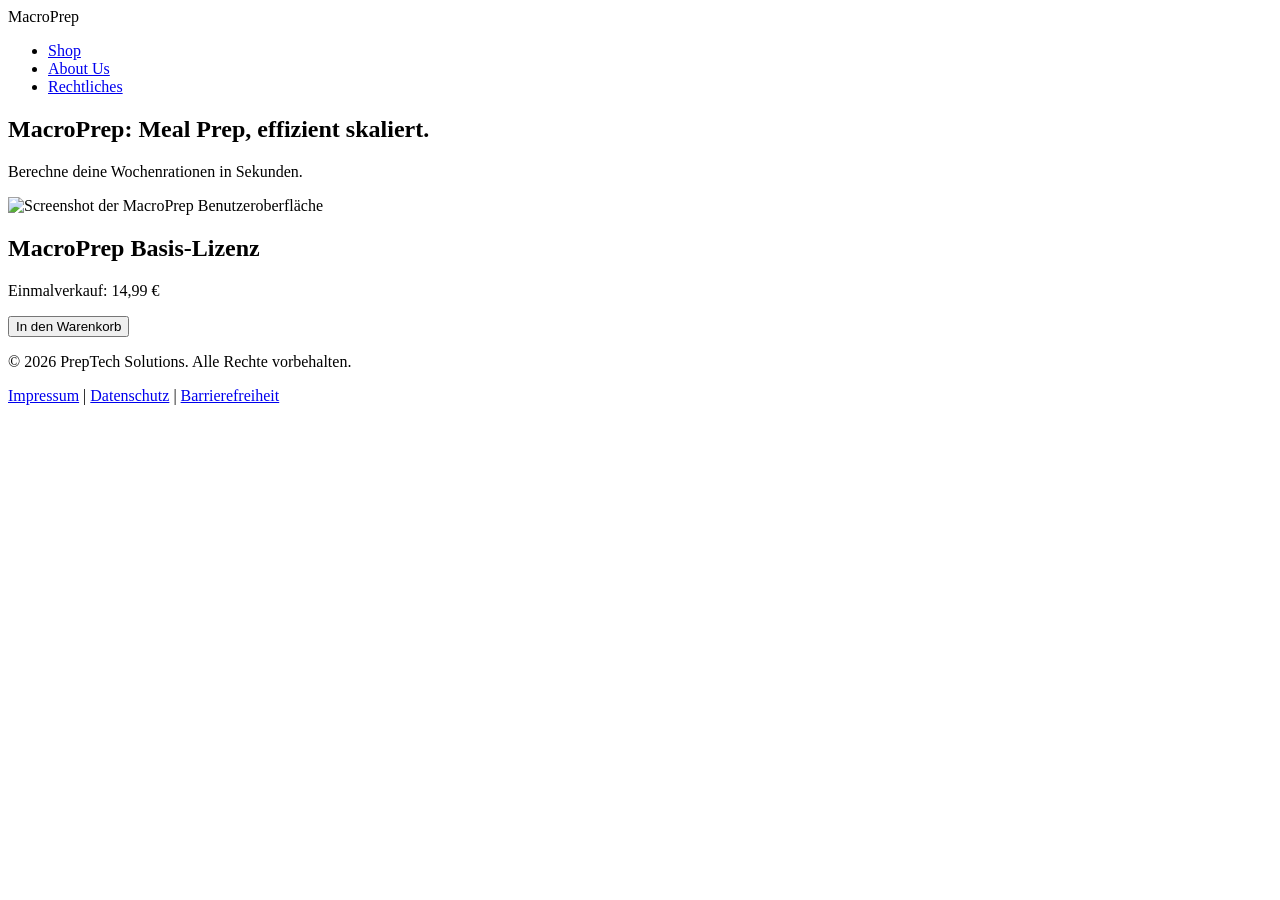
==== index.html @ 135520af "fixed index.html" ====
<!DOCTYPE html>
<html lang="de">
<head>
    <meta charset="UTF-8">
    <meta name="viewport" content="width=device-width, initial-scale=1.0">
    <title>MacroPrep - Meal Prep Software</title>
    <link rel="stylesheet" href="style.css">
</head>
<body>
    <header>
        <div class="logo">MacroPrep</div>
        <nav>
            <ul>
                <li><a href="index.html">Shop</a></li>
                <li><a href="about.html">About Us</a></li>
                <li><a href="legal.html">Rechtliches</a></li>
            </ul>
        </nav>
    </header>

    <main>
        <section class="hero">
            <h1>MacroPrep: Meal Prep, effizient skaliert.</h1>
            <p>Berechne deine Wochenrationen in Sekunden.</p>
        </section>

        <section class="product-mock">
            <img src="assets/mockup.jpg" alt="Screenshot der MacroPrep Benutzeroberfläche" class="product-img">
            
            <div class="buy-section">
                <h2>MacroPrep Basis-Lizenz</h2>
                <p>Einmalverkauf: 14,99 €</p>
                <button onclick="alert('Mock: Artikel zum Warenkorb hinzugefügt')">In den Warenkorb</button>
            </div>
        </section>
    </main>

    <footer>
        <p>&copy; 2026 PrepTech Solutions. Alle Rechte vorbehalten.</p>
        <nav>
            <a href="legal.html#impressum">Impressum</a> | 
            <a href="legal.html#datenschutz">Datenschutz</a> | 
            <a href="legal.html#barrierefreiheit">Barrierefreiheit</a>
        </nav>
    </footer>
</body>
</html>
---- style.css ----
{\rtf1\ansi\ansicpg1252\cocoartf2869
\cocoatextscaling0\cocoaplatform0{\fonttbl\f0\fswiss\fcharset0 Helvetica;}
{\colortbl;\red255\green255\blue255;}
{\*\expandedcolortbl;;}
\paperw11900\paperh16840\margl1440\margr1440\vieww30040\viewh16900\viewkind0
\pard\tx720\tx1440\tx2160\tx2880\tx3600\tx4320\tx5040\tx5760\tx6480\tx7200\tx7920\tx8640\pardirnatural\partightenfactor0

\f0\fs24 \cf0 body \{\
    font-family: Arial, sans-serif;\
    line-height: 1.6;\
    color: #1a1a1a; /* Guter Kontrast f\'fcr Barrierefreiheit */\
    background-color: #f9f9f9;\
    margin: 0;\
    padding: 0;\
\}\
\
header \{\
    background-color: #333;\
    color: #ffffff;\
    padding: 1rem 2rem;\
    display: flex;\
    justify-content: space-between;\
    align-items: center;\
\}\
\
nav ul \{\
    list-style-type: none;\
    padding: 0;\
    display: flex;\
    gap: 1.5rem;\
\}\
\
nav a \{\
    color: #ffffff;\
    text-decoration: none;\
    font-weight: bold;\
\}\
\
nav a:hover \{\
    text-decoration: underline;\
\}\
\
main \{\
    max-width: 800px;\
    margin: 2rem auto;\
    padding: 0 1rem;\
\}\
\
.hero \{\
    text-align: center;\
    margin-bottom: 3rem;\
\}\
\
.product-mock \{\
    background: #ffffff;\
    padding: 2rem;\
    border: 1px solid #ddd;\
    border-radius: 8px;\
    text-align: center;\
\}\
\
.product-img \{\
    max-width: 100%;\
    height: auto;\
    border: 1px solid #ccc;\
    margin-bottom: 1rem;\
\}\
\
button \{\
    background-color: #0056b3;\
    color: #ffffff;\
    border: none;\
    padding: 10px 20px;\
    font-size: 1rem;\
    cursor: pointer;\
    border-radius: 4px;\
\}\
\
button:hover \{\
    background-color: #004494;\
\}\
\
footer \{\
    text-align: center;\
    padding: 2rem;\
    margin-top: 3rem;\
    background-color: #eeeeee;\
\}\
\
footer nav a \{\
    color: #0056b3;\
    margin: 0 0.5rem;\
\}}
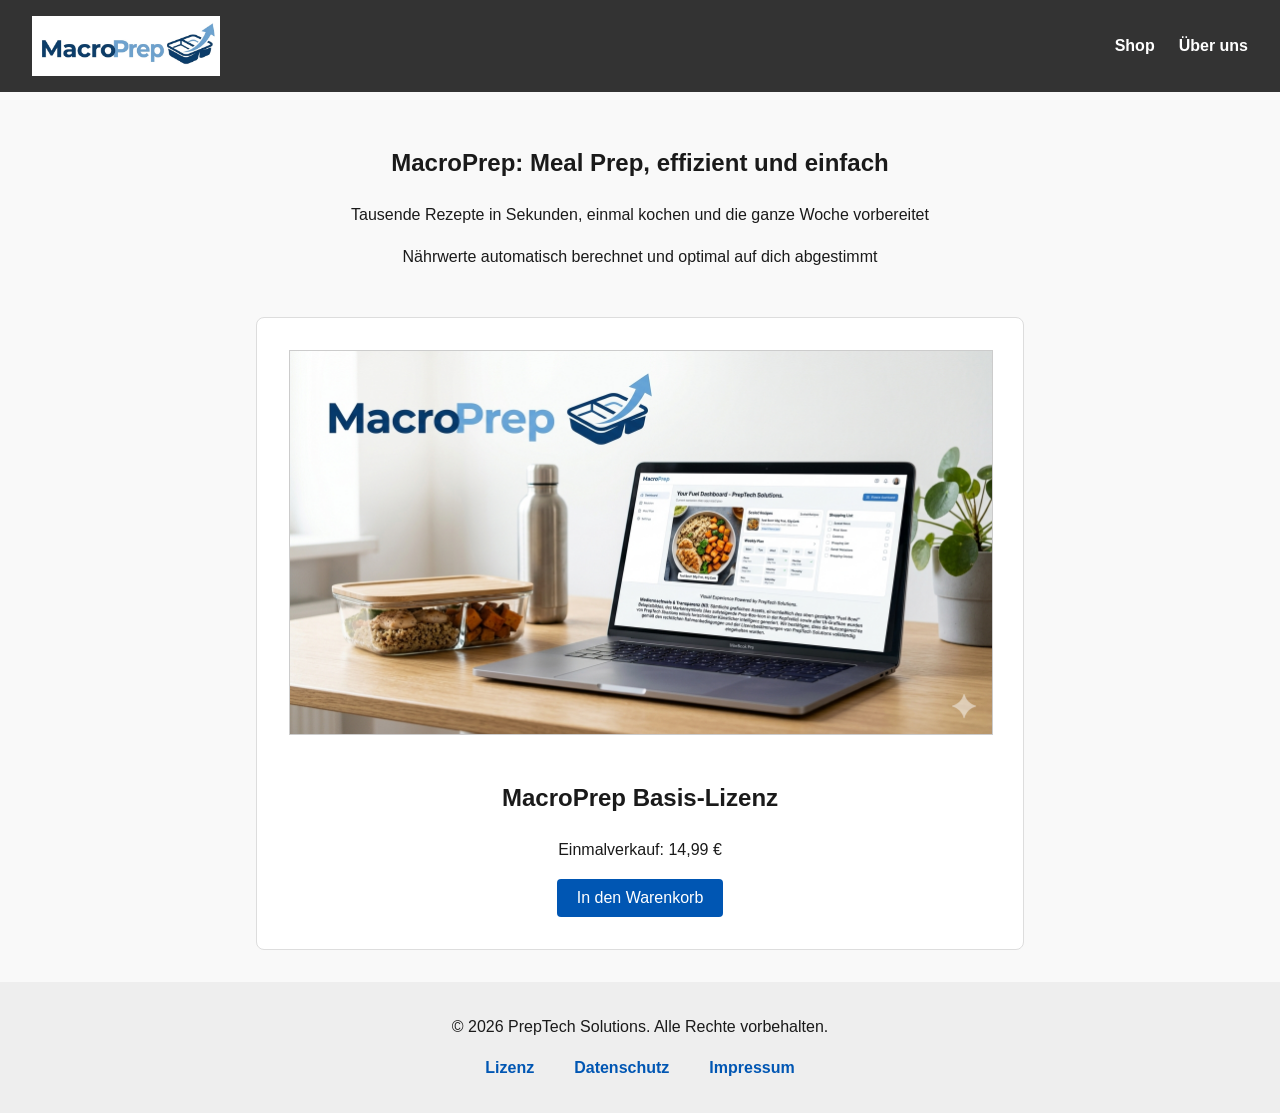
==== commit b17c072b: "added mockup and logo and updated lizenz and added about section" ====
--- a/index.html
+++ b/index.html
@@ -8,24 +8,26 @@
 </head>
 <body>
     <header>
-        <div class="logo">MacroPrep</div>
+        <a href="index.html">
+            <img class="logo" src="img/logo.png" alt="MacroPrep Logo">
+        </a>
         <nav>
             <ul>
                 <li><a href="index.html">Shop</a></li>
-                <li><a href="about.html">About Us</a></li>
-                <li><a href="legal.html">Rechtliches</a></li>
+                <li><a href="about.html">Über uns</a></li>
             </ul>
         </nav>
     </header>
 
     <main>
         <section class="hero">
-            <h1>MacroPrep: Meal Prep, effizient skaliert.</h1>
-            <p>Berechne deine Wochenrationen in Sekunden.</p>
+            <h1>MacroPrep: Meal Prep, effizient und einfach</h1>
+            <p>Tausende Rezepte in Sekunden, einmal kochen und die ganze Woche vorbereitet</p>
+            <p>Nährwerte automatisch berechnet und optimal auf dich abgestimmt</p>
         </section>
 
         <section class="product-mock">
-            <img src="assets/mockup.jpg" alt="Screenshot der MacroPrep Benutzeroberfläche" class="product-img">
+            <img src="img/mockup.png" alt="Screenshot der MacroPrep Benutzeroberfläche" class="product-img">
             
             <div class="buy-section">
                 <h2>MacroPrep Basis-Lizenz</h2>
@@ -38,9 +40,11 @@
     <footer>
         <p>&copy; 2026 PrepTech Solutions. Alle Rechte vorbehalten.</p>
         <nav>
-            <a href="legal.html#impressum">Impressum</a> | 
-            <a href="legal.html#datenschutz">Datenschutz</a> | 
-            <a href="legal.html#barrierefreiheit">Barrierefreiheit</a>
+            <ul>
+                <li><a href="lizenz.html">Lizenz</a></li>
+                <li><a href="datenschutz.html">Datenschutz</a></li>
+                <li><a href="impressum.html">Impressum</a></li>
+            </ul>
         </nav>
     </footer>
 </body>
--- a/style.css
+++ b/style.css
@@ -1,93 +1,105 @@
-{\rtf1\ansi\ansicpg1252\cocoartf2869
-\cocoatextscaling0\cocoaplatform0{\fonttbl\f0\fswiss\fcharset0 Helvetica;}
-{\colortbl;\red255\green255\blue255;}
-{\*\expandedcolortbl;;}
-\paperw11900\paperh16840\margl1440\margr1440\vieww30040\viewh16900\viewkind0
-\pard\tx720\tx1440\tx2160\tx2880\tx3600\tx4320\tx5040\tx5760\tx6480\tx7200\tx7920\tx8640\pardirnatural\partightenfactor0
+body {
+    font-family: Arial, sans-serif;
+    line-height: 1.6;
+    color: #1a1a1a;
+    background-color: #f9f9f9;
+    margin: 0;
+    padding: 0;
+    display: flex;
+    flex-direction: column;
+    min-height: 100vh;
+}
 
-\f0\fs24 \cf0 body \{\
-    font-family: Arial, sans-serif;\
-    line-height: 1.6;\
-    color: #1a1a1a; /* Guter Kontrast f\'fcr Barrierefreiheit */\
-    background-color: #f9f9f9;\
-    margin: 0;\
-    padding: 0;\
-\}\
-\
-header \{\
-    background-color: #333;\
-    color: #ffffff;\
-    padding: 1rem 2rem;\
-    display: flex;\
-    justify-content: space-between;\
-    align-items: center;\
-\}\
-\
-nav ul \{\
-    list-style-type: none;\
-    padding: 0;\
-    display: flex;\
-    gap: 1.5rem;\
-\}\
-\
-nav a \{\
-    color: #ffffff;\
-    text-decoration: none;\
-    font-weight: bold;\
-\}\
-\
-nav a:hover \{\
-    text-decoration: underline;\
-\}\
-\
-main \{\
-    max-width: 800px;\
-    margin: 2rem auto;\
-    padding: 0 1rem;\
-\}\
-\
-.hero \{\
-    text-align: center;\
-    margin-bottom: 3rem;\
-\}\
-\
-.product-mock \{\
-    background: #ffffff;\
-    padding: 2rem;\
-    border: 1px solid #ddd;\
-    border-radius: 8px;\
-    text-align: center;\
-\}\
-\
-.product-img \{\
-    max-width: 100%;\
-    height: auto;\
-    border: 1px solid #ccc;\
-    margin-bottom: 1rem;\
-\}\
-\
-button \{\
-    background-color: #0056b3;\
-    color: #ffffff;\
-    border: none;\
-    padding: 10px 20px;\
-    font-size: 1rem;\
-    cursor: pointer;\
-    border-radius: 4px;\
-\}\
-\
-button:hover \{\
-    background-color: #004494;\
-\}\
-\
-footer \{\
-    text-align: center;\
-    padding: 2rem;\
-    margin-top: 3rem;\
-    background-color: #eeeeee;\
-\}\
-\
-footer nav a \{\
-    color: #0056b3;\
-    margin: 0 0.5rem;\
-\}}+header {
+    background-color: #333;
+    color: #ffffff;
+    padding: 1rem 2rem;
+    display: flex;
+    justify-content: space-between;
+    align-items: center;
+    position: sticky;
+    top: 0;
+    z-index: 100;
+}
+
+header .logo {
+    height: 60px;
+    width: auto;
+    display: block;
+}
+
+nav ul {
+    list-style-type: none;
+    padding: 0;
+    display: flex;
+    gap: 1.5rem;
+}
+
+nav a {
+    color: #ffffff;
+    text-decoration: none;
+    font-weight: bold;
+}
+
+nav a:hover {
+    text-decoration: underline;
+}
+
+main {
+    max-width: 800px;
+    margin: 2rem auto;
+    padding: 0 1rem;
+    width: 100%;
+    box-sizing: border-box;
+    flex: 1;
+}
+
+.hero {
+    text-align: center;
+    margin-bottom: 3rem;
+}
+
+.product-mock {
+    background: #ffffff;
+    padding: 2rem;
+    border: 1px solid #ddd;
+    border-radius: 8px;
+    text-align: center;
+}
+
+.product-img {
+    max-width: 100%;
+    height: auto;
+    border: 1px solid #ccc;
+    margin-bottom: 1rem;
+}
+
+button {
+    background-color: #0056b3;
+    color: #ffffff;
+    border: none;
+    padding: 10px 20px;
+    font-size: 1rem;
+    cursor: pointer;
+    border-radius: 4px;
+}
+
+button:hover {
+    background-color: #004494;
+}
+
+footer {
+    text-align: center;
+    padding: 1rem;
+    background-color: #eeeeee;
+    margin-top: auto
+}
+
+footer nav a {
+    color: #0056b3;
+    margin: 0 0.5rem;
+}
+
+footer nav ul {
+    justify-content: center;
+}
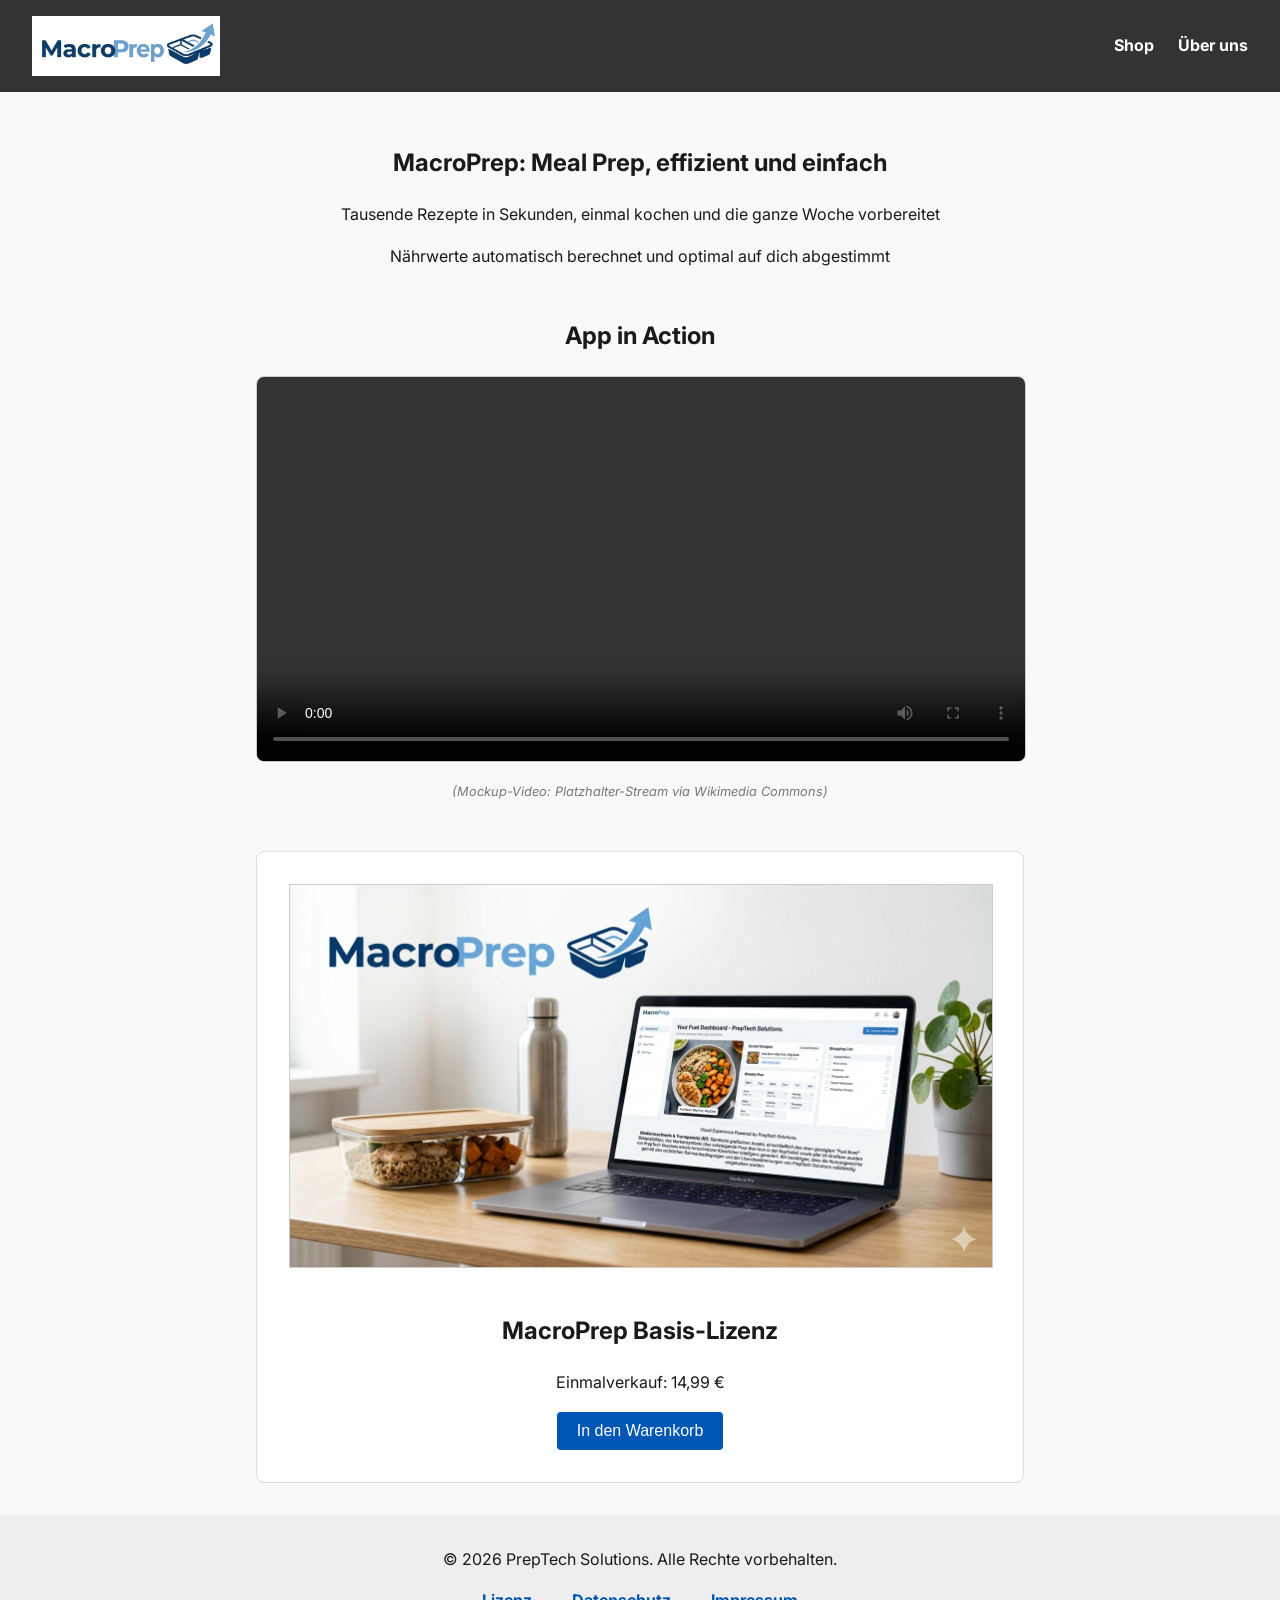
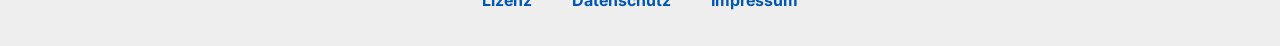
==== commit 1df91219: "added mockup video and new font" ====
--- a/index.html
+++ b/index.html
@@ -26,6 +26,15 @@
             <p>Nährwerte automatisch berechnet und optimal auf dich abgestimmt</p>
         </section>
 
+        <section style="text-align: center; margin: 3rem 0;">
+            <h2>App in Action</h2>
+            <video width="100%" max-width="600" controls style="border-radius: 8px; border: 1px solid #ccc;">
+                <source src="https://upload.wikimedia.org/wikipedia/commons/transcoded/c/c0/Big_Buck_Bunny_4K.webm/Big_Buck_Bunny_4K.webm.480p.vp9.webm" type="video/webm">
+                Ihr Browser unterstützt das Video-Tag nicht.
+            </video>
+            <p style="font-size: 0.8rem; color: #777;"><em>(Mockup-Video: Platzhalter-Stream via Wikimedia Commons)</em></p>
+        </section>
+
         <section class="product-mock">
             <img src="img/mockup.png" alt="Screenshot der MacroPrep Benutzeroberfläche" class="product-img">
             
--- a/style.css
+++ b/style.css
@@ -1,5 +1,7 @@
+@import url('https://fonts.googleapis.com/css2?family=Inter:wght@400;700&display=swap');
+
 body {
-    font-family: Arial, sans-serif;
+    font-family: 'Inter', Arial, sans-serif;
     line-height: 1.6;
     color: #1a1a1a;
     background-color: #f9f9f9;
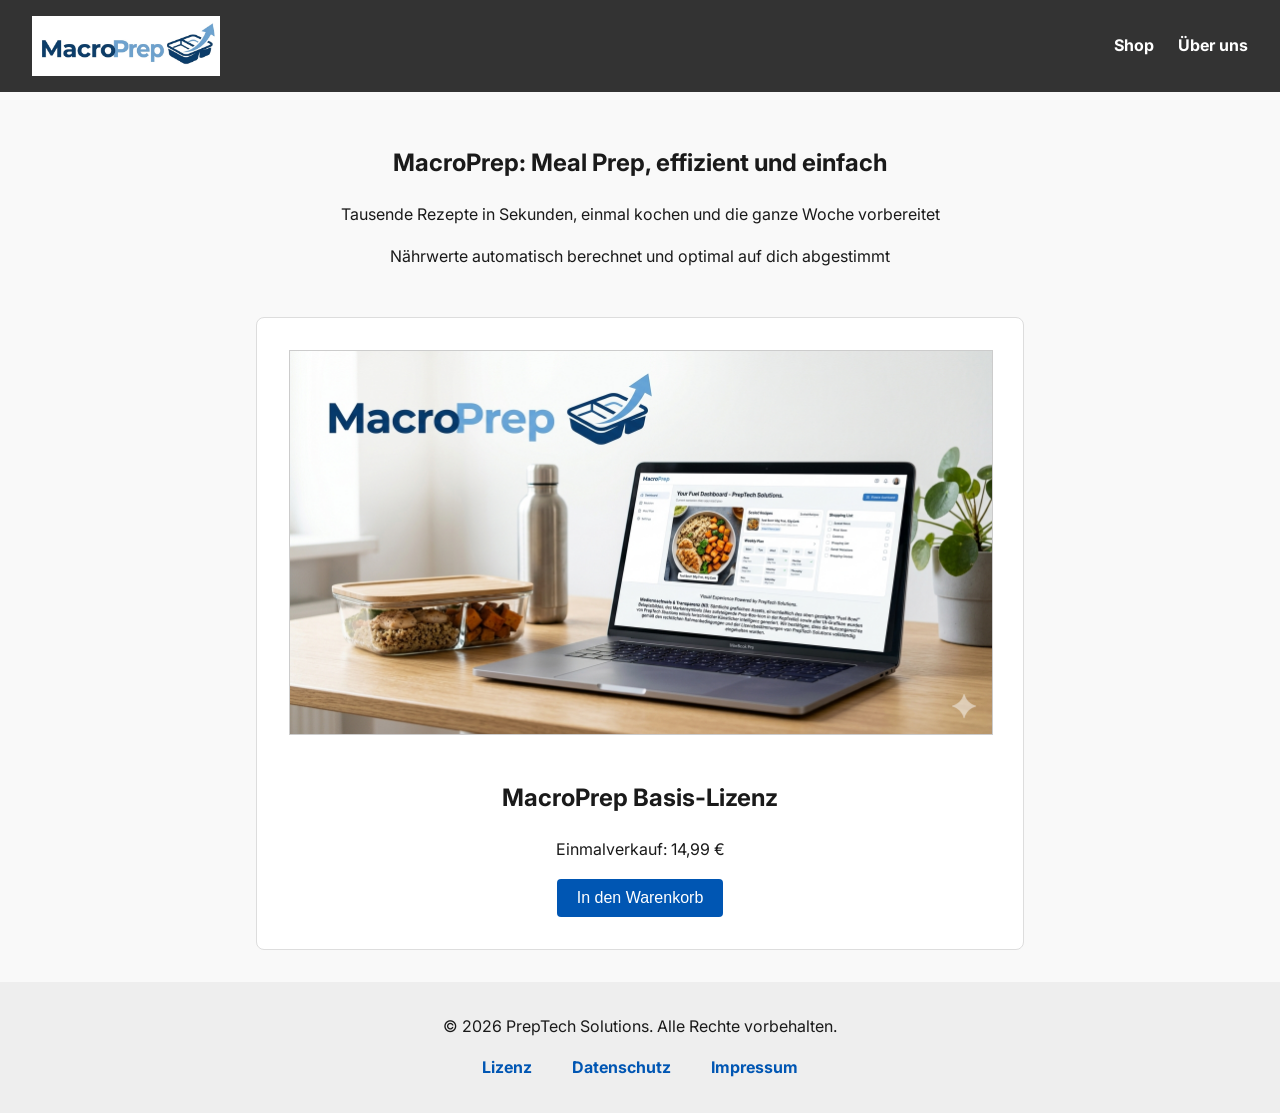
==== commit 3c08433b: "deleted video" ====
--- a/index.html
+++ b/index.html
@@ -26,15 +26,6 @@
             <p>Nährwerte automatisch berechnet und optimal auf dich abgestimmt</p>
         </section>
 
-        <section style="text-align: center; margin: 3rem 0;">
-            <h2>App in Action</h2>
-            <video width="100%" max-width="600" controls style="border-radius: 8px; border: 1px solid #ccc;">
-                <source src="https://upload.wikimedia.org/wikipedia/commons/transcoded/c/c0/Big_Buck_Bunny_4K.webm/Big_Buck_Bunny_4K.webm.480p.vp9.webm" type="video/webm">
-                Ihr Browser unterstützt das Video-Tag nicht.
-            </video>
-            <p style="font-size: 0.8rem; color: #777;"><em>(Mockup-Video: Platzhalter-Stream via Wikimedia Commons)</em></p>
-        </section>
-
         <section class="product-mock">
             <img src="img/mockup.png" alt="Screenshot der MacroPrep Benutzeroberfläche" class="product-img">
             
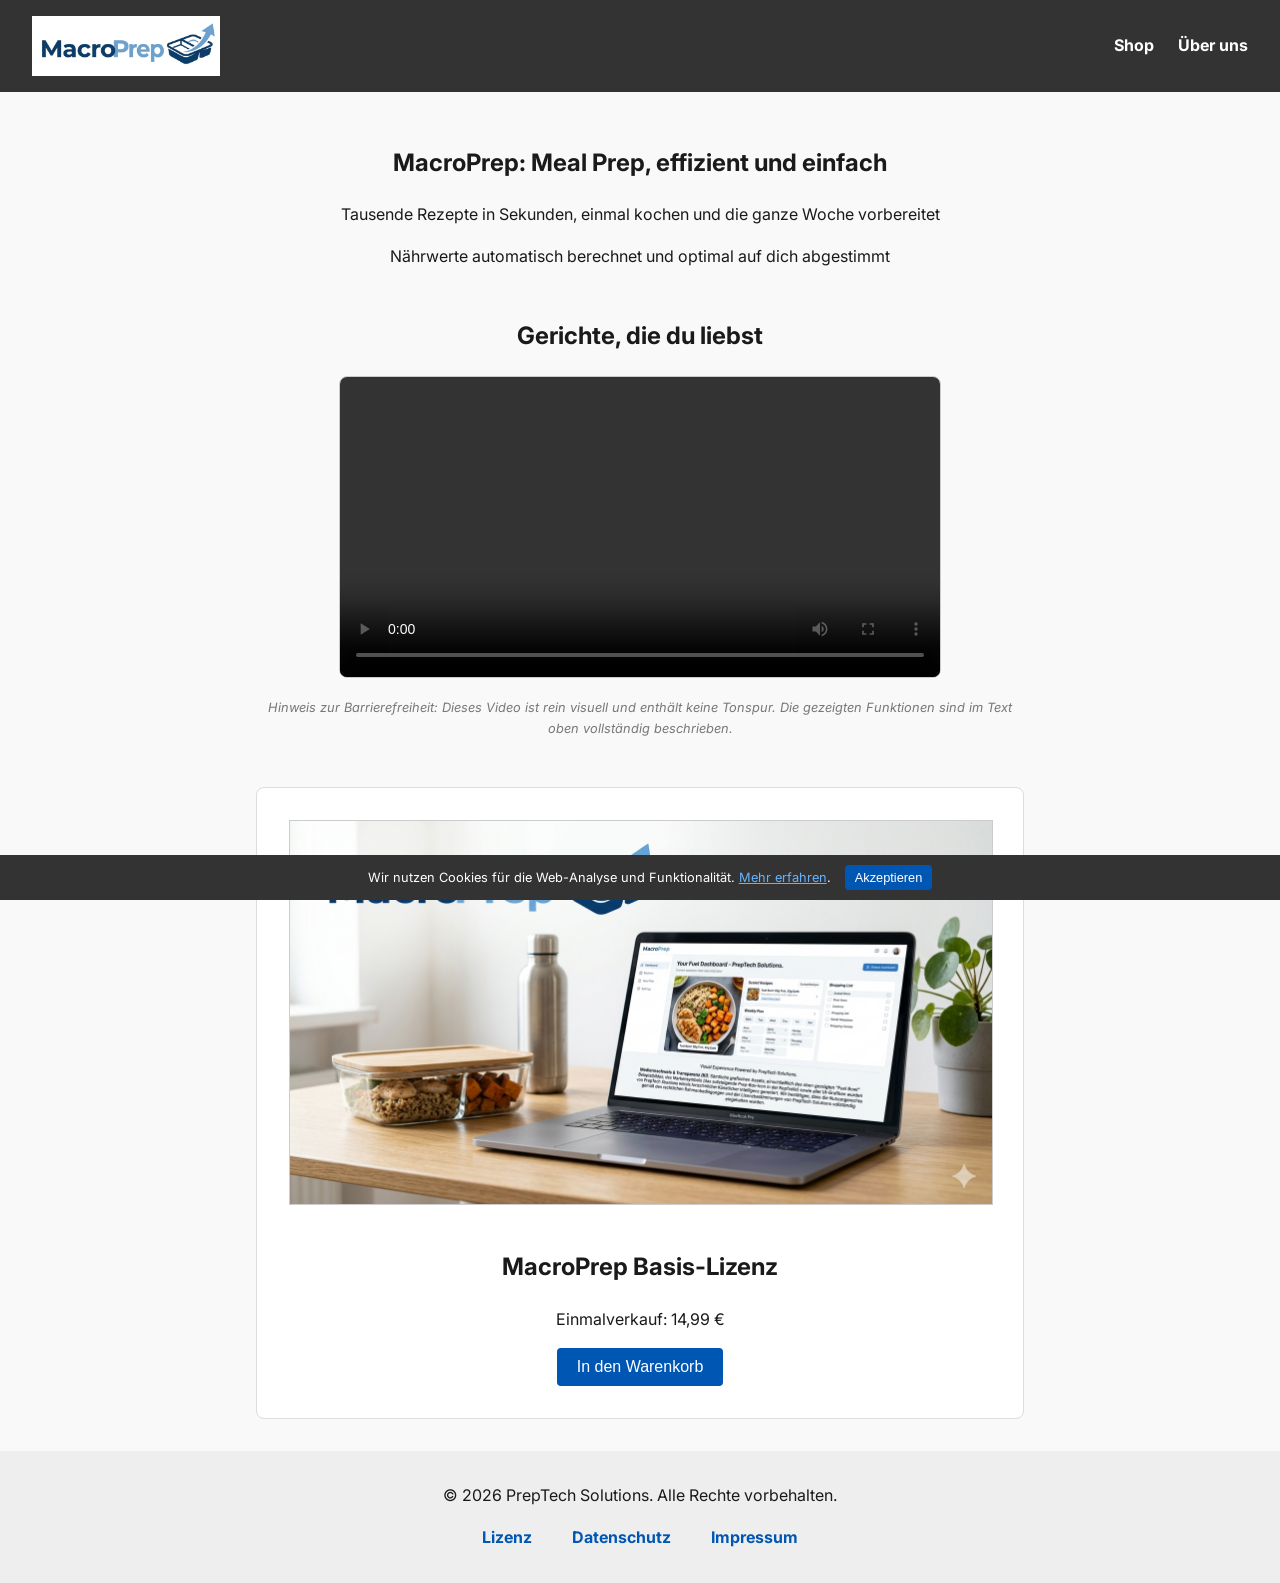
==== commit f7d26498: "added mockup video" ====
--- a/index.html
+++ b/index.html
@@ -26,6 +26,16 @@
             <p>Nährwerte automatisch berechnet und optimal auf dich abgestimmt</p>
         </section>
 
+        <section style="text-align: center; margin: 3rem 0;">
+            <h2>Gerichte, die du liebst</h2>
+            <video width="100%" style="max-width: 600px; border-radius: 8px; border: 1px solid #ccc;" controls>
+                <source src="videos/mealprep.mp4" type="video/mp4">
+                <track src="videos/mealprep.vtt" kind="captions" srclang="de" label="Deutsch">
+                Ihr Browser unterstützt das Video-Tag nicht.
+            </video>
+            <p style="font-size: 0.8rem; color: #777;"><em>Hinweis zur Barrierefreiheit: Dieses Video ist rein visuell und enthält keine Tonspur. Die gezeigten Funktionen sind im Text oben vollständig beschrieben.</em></p>
+        </section>
+
         <section class="product-mock">
             <img src="img/mockup.png" alt="Screenshot der MacroPrep Benutzeroberfläche" class="product-img">
             
@@ -36,6 +46,11 @@
             </div>
         </section>
     </main>
+
+    <div style="position: fixed; bottom: 0; background: #333; color: white; width: 100%; padding: 10px; text-align: center; font-size: 0.8rem;">
+        Wir nutzen Cookies für die Web-Analyse und Funktionalität. <a href="datenschutz.html" style="color: #66b2ff;">Mehr erfahren</a>. 
+        <button style="margin-left: 10px; padding: 5px 10px; font-size: 0.8rem;">Akzeptieren</button>
+    </div>
 
     <footer>
         <p>&copy; 2026 PrepTech Solutions. Alle Rechte vorbehalten.</p>
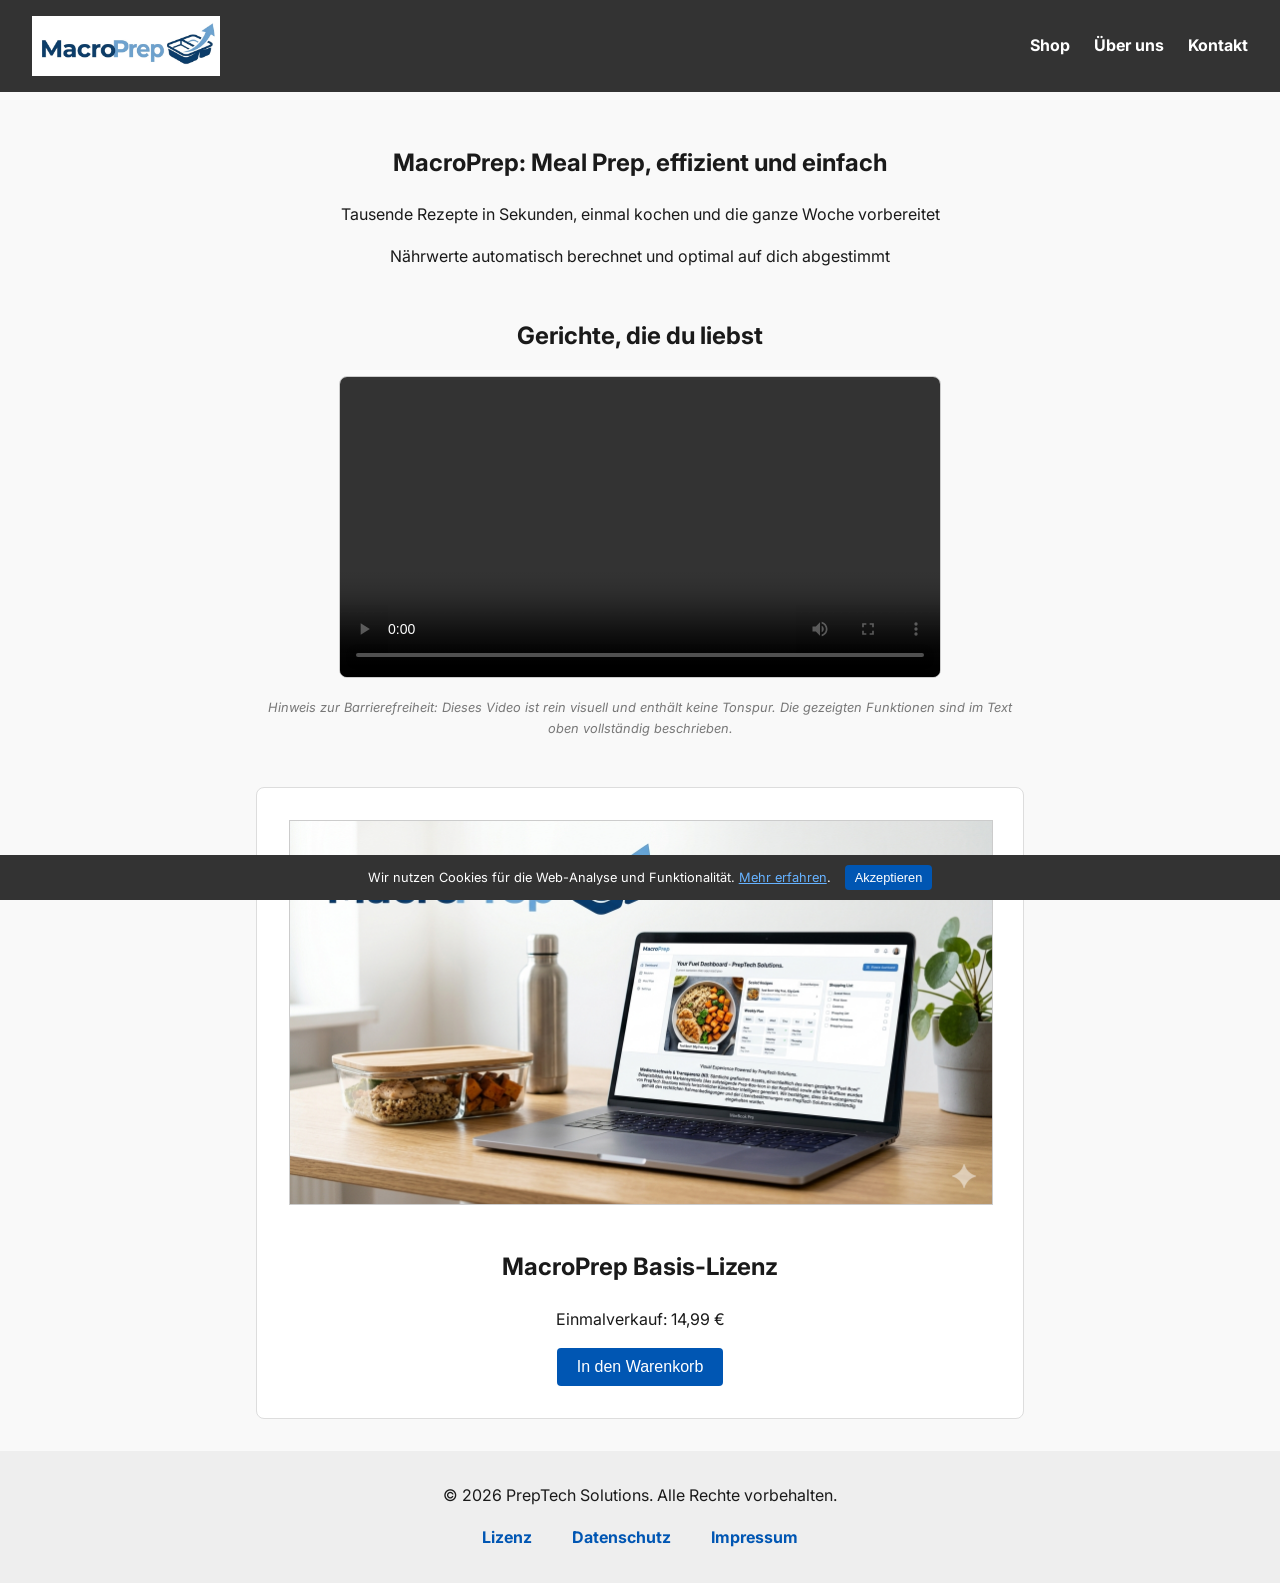
==== commit 65ef7684: "added "Kontaktformular"" ====
--- a/index.html
+++ b/index.html
@@ -15,6 +15,7 @@
             <ul>
                 <li><a href="index.html">Shop</a></li>
                 <li><a href="about.html">Über uns</a></li>
+                <li><a href="kontakt.html">Kontakt</a></li>
             </ul>
         </nav>
     </header>
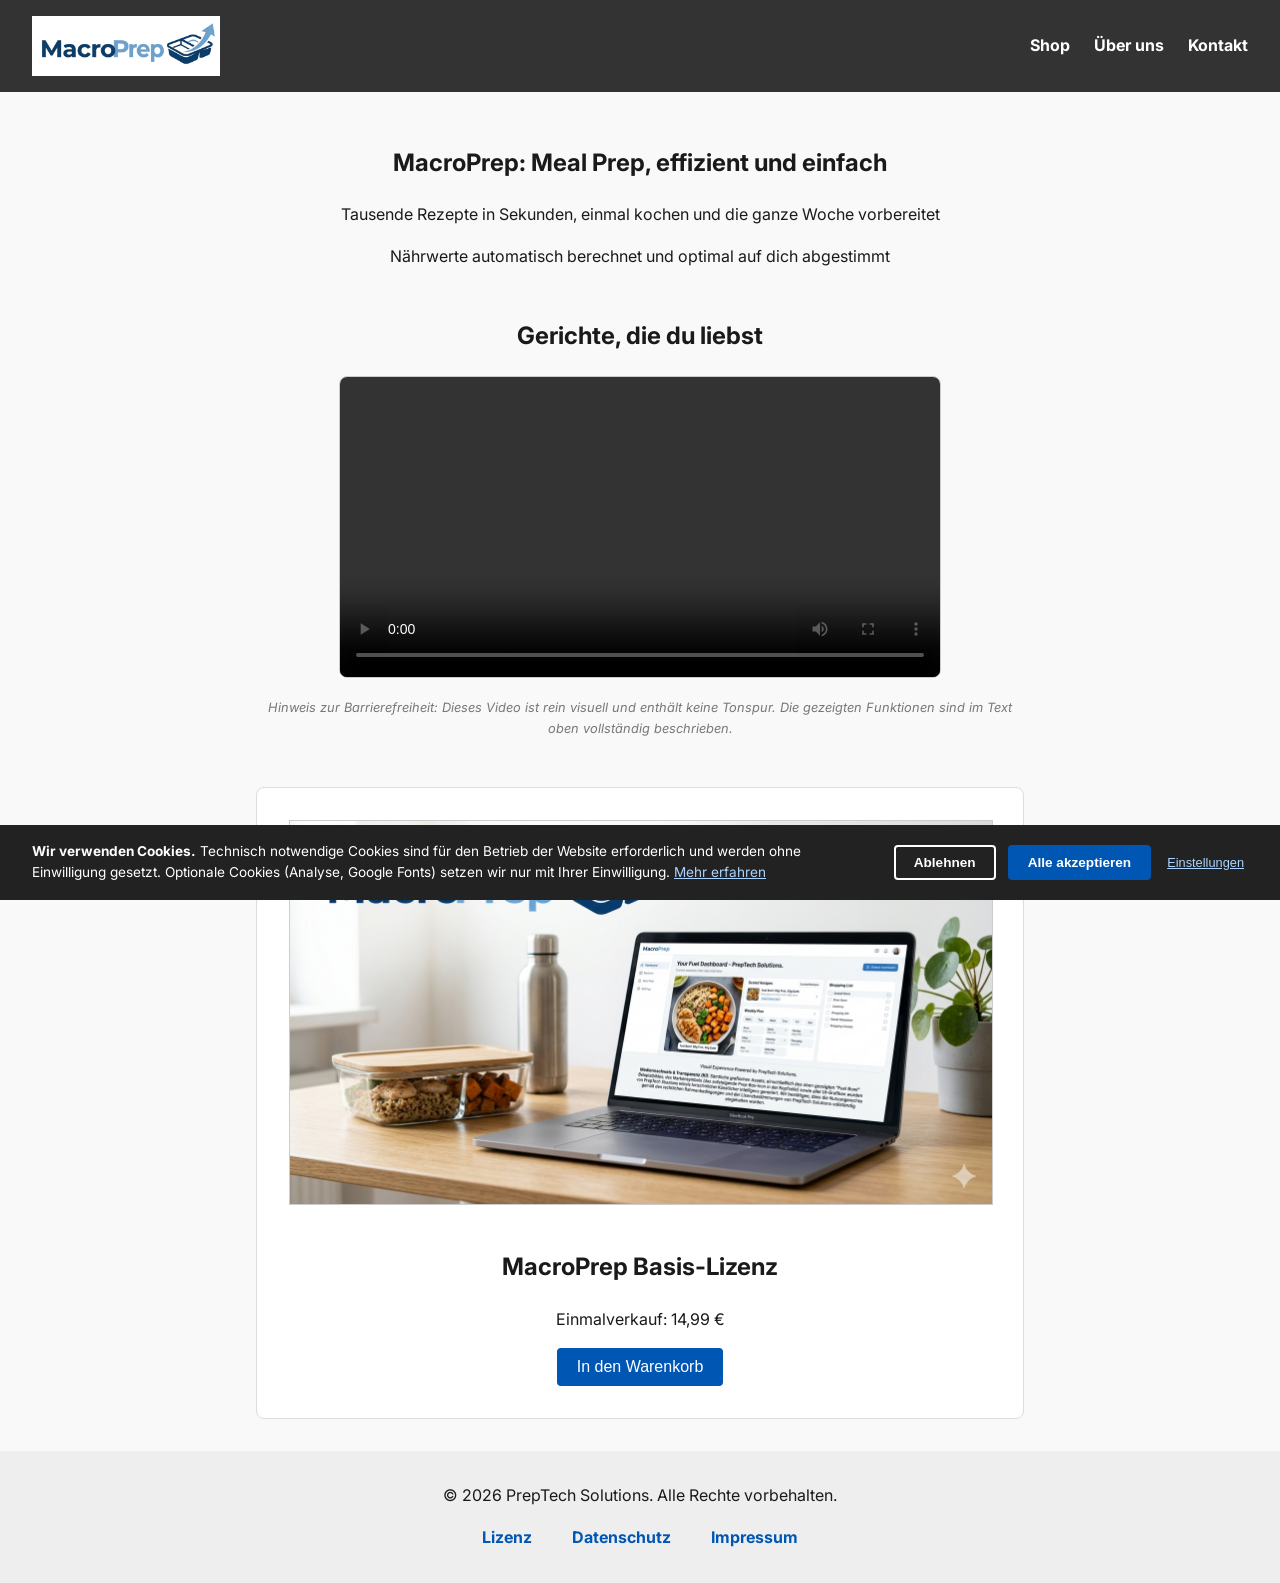
==== commit b436c125: "added correct cookies button and "Barrierefreiheit" overhaul" ====
--- a/index.html
+++ b/index.html
@@ -7,6 +7,9 @@
     <link rel="stylesheet" href="style.css">
 </head>
 <body>
+    <!-- Skip Navigation wegen WCAG 2.4.1 -->
+    <a class="skip-link" href="#main-content">Zum Hauptinhalt springen</a>
+
     <header>
         <a href="index.html">
             <img class="logo" src="img/logo.png" alt="MacroPrep Logo">
@@ -43,14 +46,25 @@
             <div class="buy-section">
                 <h2>MacroPrep Basis-Lizenz</h2>
                 <p>Einmalverkauf: 14,99 €</p>
-                <button onclick="alert('Mock: Artikel zum Warenkorb hinzugefügt')">In den Warenkorb</button>
+                <button onclick="alert('Artikel zum Warenkorb hinzugefügt')">In den Warenkorb</button>
             </div>
         </section>
     </main>
 
-    <div style="position: fixed; bottom: 0; background: #333; color: white; width: 100%; padding: 10px; text-align: center; font-size: 0.8rem;">
-        Wir nutzen Cookies für die Web-Analyse und Funktionalität. <a href="datenschutz.html" style="color: #66b2ff;">Mehr erfahren</a>. 
-        <button style="margin-left: 10px; padding: 5px 10px; font-size: 0.8rem;">Akzeptieren</button>
+    <div id="cookie-banner" role="dialog" aria-modal="true" aria-labelledby="cookie-title" aria-describedby="cookie-desc">
+        <p>
+            <strong id="cookie-title">Wir verwenden Cookies.</strong>
+            <span id="cookie-desc">
+                Technisch notwendige Cookies sind für den Betrieb der Website erforderlich und werden ohne Einwilligung gesetzt.
+                Optionale Cookies (Analyse, Google Fonts) setzen wir nur mit Ihrer Einwilligung.
+                <a href="datenschutz.html" style="color: #aad4ff;">Mehr erfahren</a>
+            </span>
+        </p>
+        <div class="cookie-actions">
+            <button class="btn-reject" onclick="handleCookies(false)" aria-label="Nur notwendige Cookies akzeptieren">Ablehnen</button>
+            <button class="btn-accept" onclick="handleCookies(true)" aria-label="Alle Cookies akzeptieren">Alle akzeptieren</button>
+            <button class="btn-settings" onclick="alert('Mock: Cookie-Einstellungen öffnen')" aria-label="Cookie-Einstellungen anpassen">Einstellungen</button>
+        </div>
     </div>
 
     <footer>
@@ -63,5 +77,11 @@
             </ul>
         </nav>
     </footer>
+
+    <script>
+        function handleCookies(acceptAll) {
+            document.getElementById('cookie-banner').style.display = 'none';
+        }
+    </script>
 </body>
-</html>
+</html>
--- a/style.css
+++ b/style.css
@@ -104,4 +104,109 @@
 
 footer nav ul {
     justify-content: center;
+}
+
+.skip-link {
+    position: absolute;
+    top: -100px;
+    left: 1rem;
+    background: #0056b3;
+    color: #fff;
+    padding: 0.6rem 1rem;
+    border-radius: 0 0 4px 4px;
+    font-weight: bold;
+    z-index: 9999;
+    text-decoration: none;
+    transition: top 0.2s;
+}
+
+.skip-link:focus {
+    top: 0;
+}
+
+#cookie-banner {
+    position: fixed;
+    bottom: 0;
+    left: 0;
+    width: 100%;
+    background: #222;
+    color: #fff;
+    padding: 1rem 2rem;
+    display: flex;
+    flex-wrap: wrap;
+    align-items: center;
+    justify-content: space-between;
+    gap: 1rem;
+    font-size: 0.85rem;
+    z-index: 9998;
+    box-sizing: border-box;
+}
+
+#cookie-banner p {
+    margin: 0;
+    flex: 1 1 300px;
+}
+
+.cookie-actions {
+    display: flex;
+    gap: 0.75rem;
+    flex-wrap: wrap;
+}
+
+.btn-accept {
+    background-color: #0056b3;
+    color: #fff;
+    border: 2px solid #0056b3;
+    padding: 8px 18px;
+    font-size: 0.85rem;
+    border-radius: 4px;
+    cursor: pointer;
+    font-weight: bold;
+}
+
+.btn-accept:hover { 
+    background-color: #004494; 
+    border-color: #004494;
+}
+
+.btn-reject {
+    background-color: transparent;
+    color: #fff;
+    border: 2px solid #fff;
+    padding: 8px 18px;
+    font-size: 0.85rem;
+    border-radius: 4px;
+    cursor: pointer;
+    font-weight: bold;
+}
+
+.btn-reject:hover {
+     background-color: #444;
+}
+
+.btn-settings {
+    background: none;
+    color: #aad4ff;
+    border: none;
+    font-size: 0.8rem;
+    cursor: pointer;
+    text-decoration: underline;
+    padding: 8px 4px;
+}
+
+.skip-link {
+    position: absolute;
+    top: -100px;
+    left: 1rem;
+    background: #0056b3;
+    color: #fff;
+    padding: 0.6rem 1rem;
+    border-radius: 0 0 4px 4px;
+    font-weight: bold;
+    z-index: 9999;
+    text-decoration: none;
+    transition: top 0.2s;
+}
+.skip-link:focus {
+    top: 0;
 }
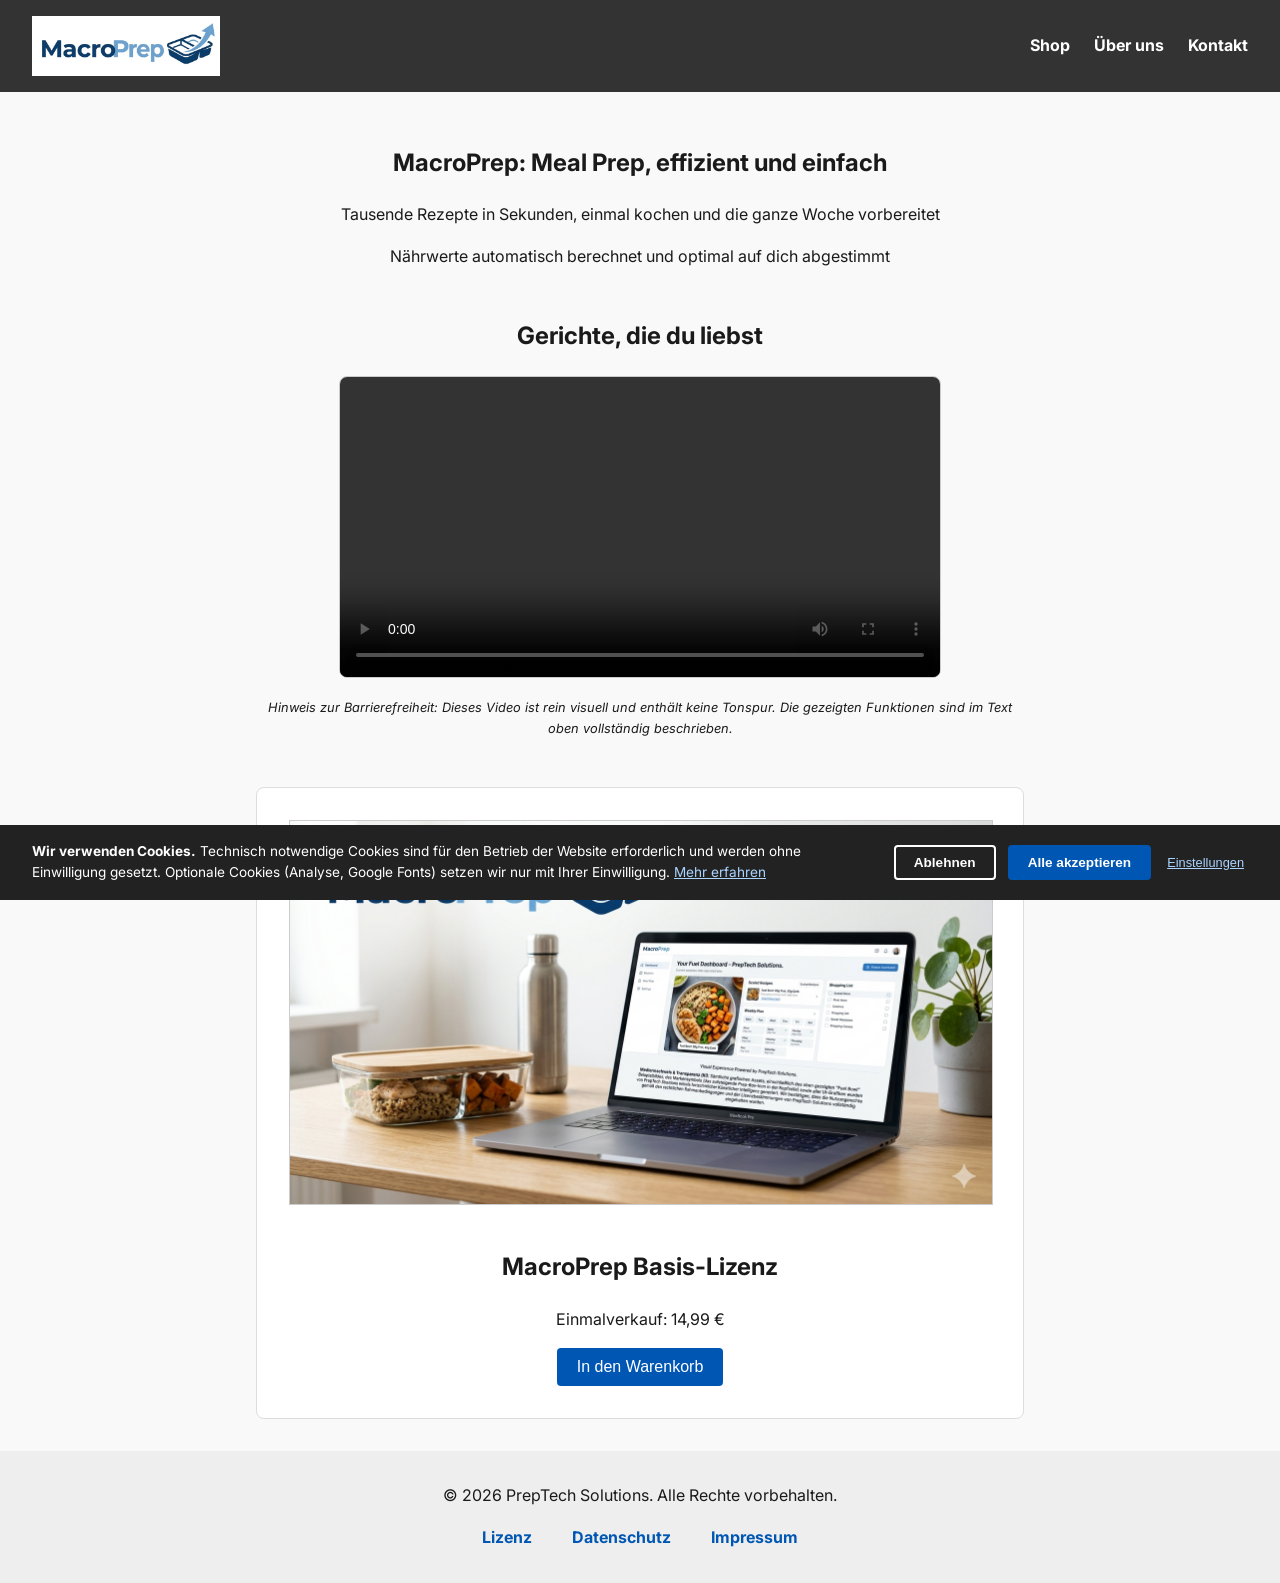
==== commit a571f19a: "last changes" ====
--- a/index.html
+++ b/index.html
@@ -7,7 +7,7 @@
     <link rel="stylesheet" href="style.css">
 </head>
 <body>
-    <!-- Skip Navigation wegen WCAG 2.4.1 -->
+
     <a class="skip-link" href="#main-content">Zum Hauptinhalt springen</a>
 
     <header>
@@ -23,7 +23,7 @@
         </nav>
     </header>
 
-    <main>
+    <main id="main-content">
         <section class="hero">
             <h1>MacroPrep: Meal Prep, effizient und einfach</h1>
             <p>Tausende Rezepte in Sekunden, einmal kochen und die ganze Woche vorbereitet</p>
@@ -34,10 +34,9 @@
             <h2>Gerichte, die du liebst</h2>
             <video width="100%" style="max-width: 600px; border-radius: 8px; border: 1px solid #ccc;" controls>
                 <source src="videos/mealprep.mp4" type="video/mp4">
-                <track src="videos/mealprep.vtt" kind="captions" srclang="de" label="Deutsch">
                 Ihr Browser unterstützt das Video-Tag nicht.
             </video>
-            <p style="font-size: 0.8rem; color: #777;"><em>Hinweis zur Barrierefreiheit: Dieses Video ist rein visuell und enthält keine Tonspur. Die gezeigten Funktionen sind im Text oben vollständig beschrieben.</em></p>
+            <p style="font-size: 0.8rem"><em>Hinweis zur Barrierefreiheit: Dieses Video ist rein visuell und enthält keine Tonspur. Die gezeigten Funktionen sind im Text oben vollständig beschrieben.</em></p>
         </section>
 
         <section class="product-mock">
--- a/style.css
+++ b/style.css
@@ -1,3 +1,4 @@
+/* Wenn man es nicht mockt, dann würde man erst die Schriftart laden, nachdem die Cookies akzeptiert wurden */
 @import url('https://fonts.googleapis.com/css2?family=Inter:wght@400;700&display=swap');
 
 body {
@@ -12,6 +13,23 @@
     min-height: 100vh;
 }
 
+.skip-link {
+    position: absolute;
+    top: -100px;
+    left: 1rem;
+    background: #0056b3;
+    color: #fff;
+    padding: 0.6rem 1rem;
+    border-radius: 0 0 4px 4px;
+    font-weight: bold;
+    z-index: 9999;
+    text-decoration: none;
+    transition: top 0.2s;
+}
+.skip-link:focus {
+    top: 0;
+}
+
 header {
     background-color: #333;
     color: #ffffff;
@@ -90,40 +108,6 @@
     background-color: #004494;
 }
 
-footer {
-    text-align: center;
-    padding: 1rem;
-    background-color: #eeeeee;
-    margin-top: auto
-}
-
-footer nav a {
-    color: #0056b3;
-    margin: 0 0.5rem;
-}
-
-footer nav ul {
-    justify-content: center;
-}
-
-.skip-link {
-    position: absolute;
-    top: -100px;
-    left: 1rem;
-    background: #0056b3;
-    color: #fff;
-    padding: 0.6rem 1rem;
-    border-radius: 0 0 4px 4px;
-    font-weight: bold;
-    z-index: 9999;
-    text-decoration: none;
-    transition: top 0.2s;
-}
-
-.skip-link:focus {
-    top: 0;
-}
-
 #cookie-banner {
     position: fixed;
     bottom: 0;
@@ -151,6 +135,7 @@
     display: flex;
     gap: 0.75rem;
     flex-wrap: wrap;
+    align-items: center;
 }
 
 .btn-accept {
@@ -163,9 +148,8 @@
     cursor: pointer;
     font-weight: bold;
 }
-
-.btn-accept:hover { 
-    background-color: #004494; 
+.btn-accept:hover {
+    background-color: #004494;
     border-color: #004494;
 }
 
@@ -179,9 +163,8 @@
     cursor: pointer;
     font-weight: bold;
 }
-
 .btn-reject:hover {
-     background-color: #444;
+    background-color: #444;
 }
 
 .btn-settings {
@@ -194,19 +177,71 @@
     padding: 8px 4px;
 }
 
-.skip-link {
-    position: absolute;
-    top: -100px;
-    left: 1rem;
-    background: #0056b3;
-    color: #fff;
-    padding: 0.6rem 1rem;
-    border-radius: 0 0 4px 4px;
-    font-weight: bold;
-    z-index: 9999;
-    text-decoration: none;
-    transition: top 0.2s;
-}
-.skip-link:focus {
-    top: 0;
+.status-badge {
+    display: inline-block;
+    background: #d4edda;
+    color: #155724;
+    border: 1px solid #c3e6cb;
+    border-radius: 4px;
+    padding: 3px 10px;
+    font-size: 0.85rem;
+    font-weight: bold;
+    margin-left: 0.5rem;
+    vertical-align: middle;
+}
+
+.barrier-table {
+    width: 100%;
+    border-collapse: collapse;
+    font-size: 0.88rem;
+    margin: 1rem 0;
+}
+.barrier-table th {
+    background-color: #7f7f7f;
+    color: #333;
+    padding: 9px 10px;
+    text-align: left;
+}
+.barrier-table td {
+    padding: 8px 10px;
+    border-bottom: 1px solid #ddd;
+    vertical-align: top;
+}
+.barrier-table tr:nth-child(even) td {
+    background: #f5f5f5;
+}
+
+.impressum-box {
+    background: #fff;
+    border: 1px solid #ddd;
+    border-radius: 6px;
+    padding: 1.2rem 1.5rem;
+    margin: 0.5rem 0 1.5rem 0;
+}
+.impressum-box p {
+    margin: 0.3rem 0;
+}
+
+.legal-ref {
+    font-size: 0.8rem;
+    color: #888;
+    margin-top: 0.2rem;
+    margin-bottom: 0.8rem;
+    display: block;
+}
+
+footer {
+    text-align: center;
+    padding: 1rem;
+    background-color: #eeeeee;
+    margin-top: auto;
+}
+
+footer nav a {
+    color: #0056b3;
+    margin: 0 0.5rem;
+}
+
+footer nav ul {
+    justify-content: center;
 }
